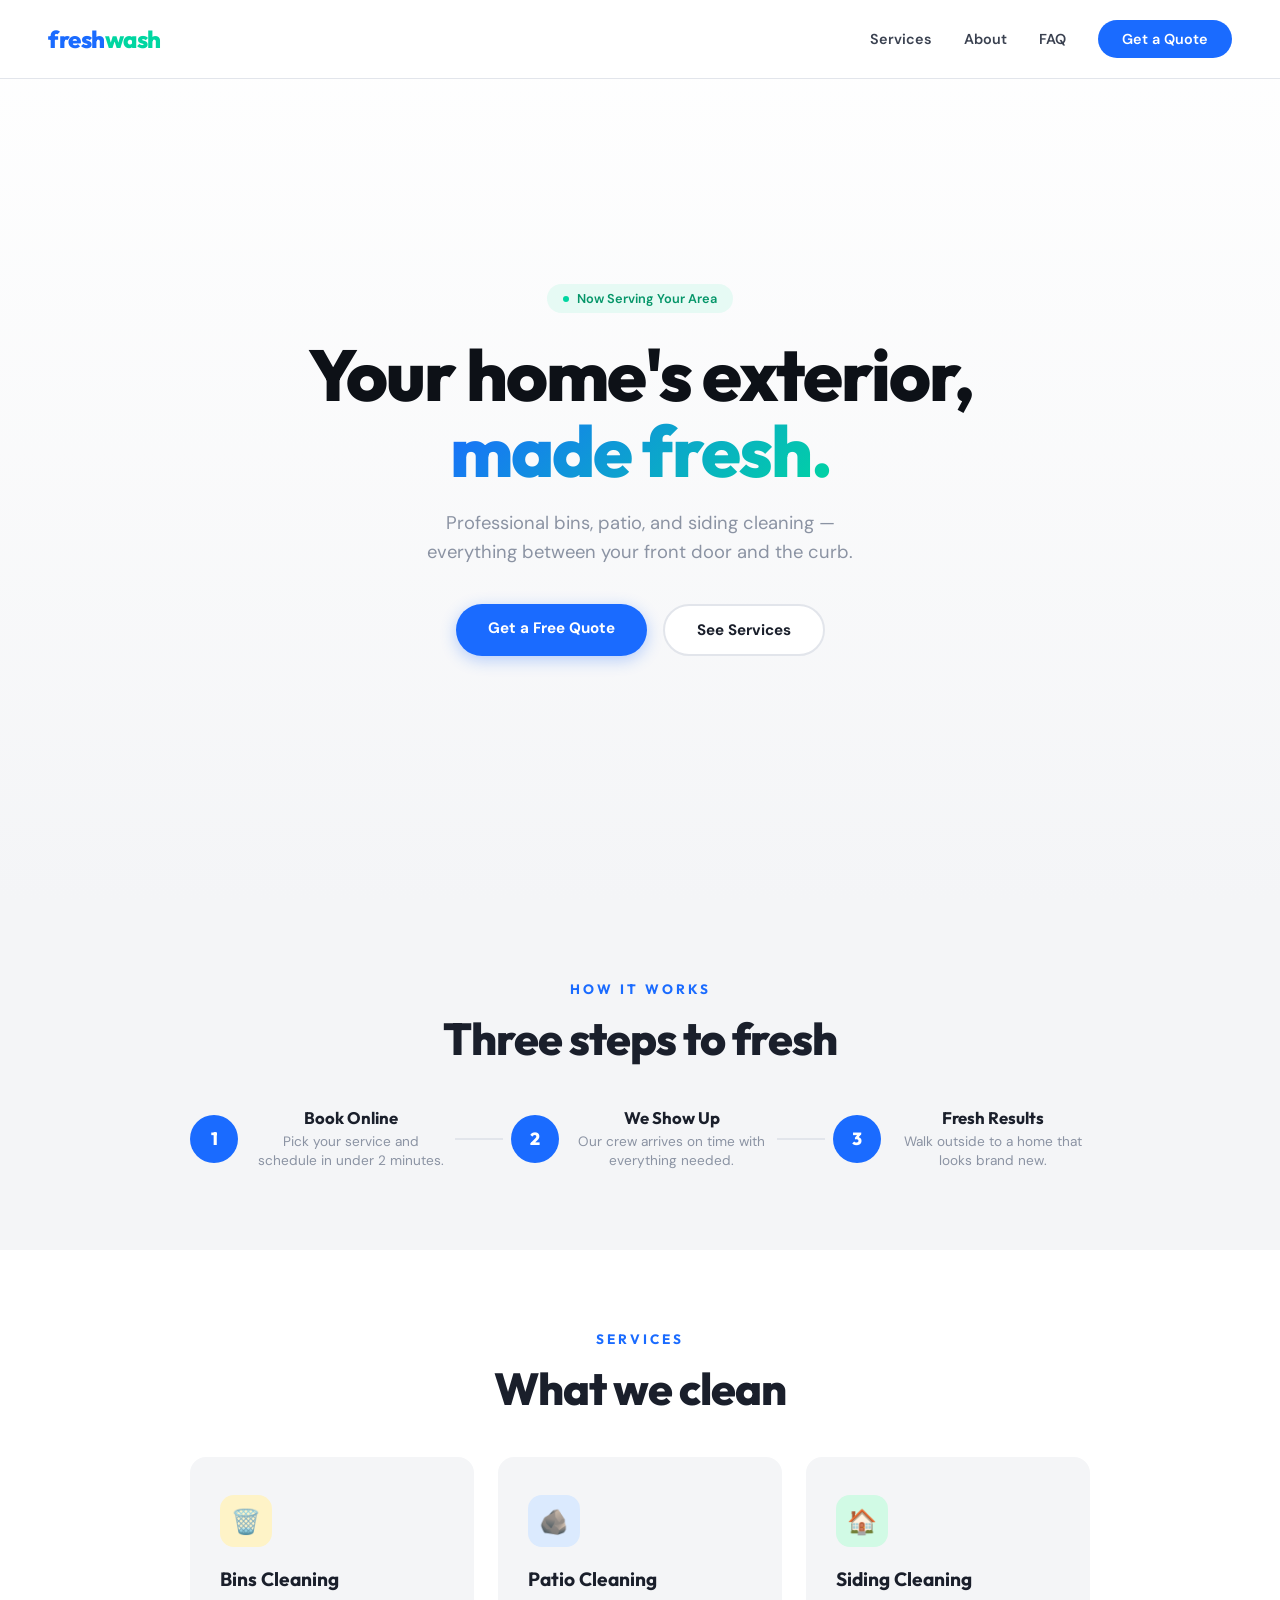
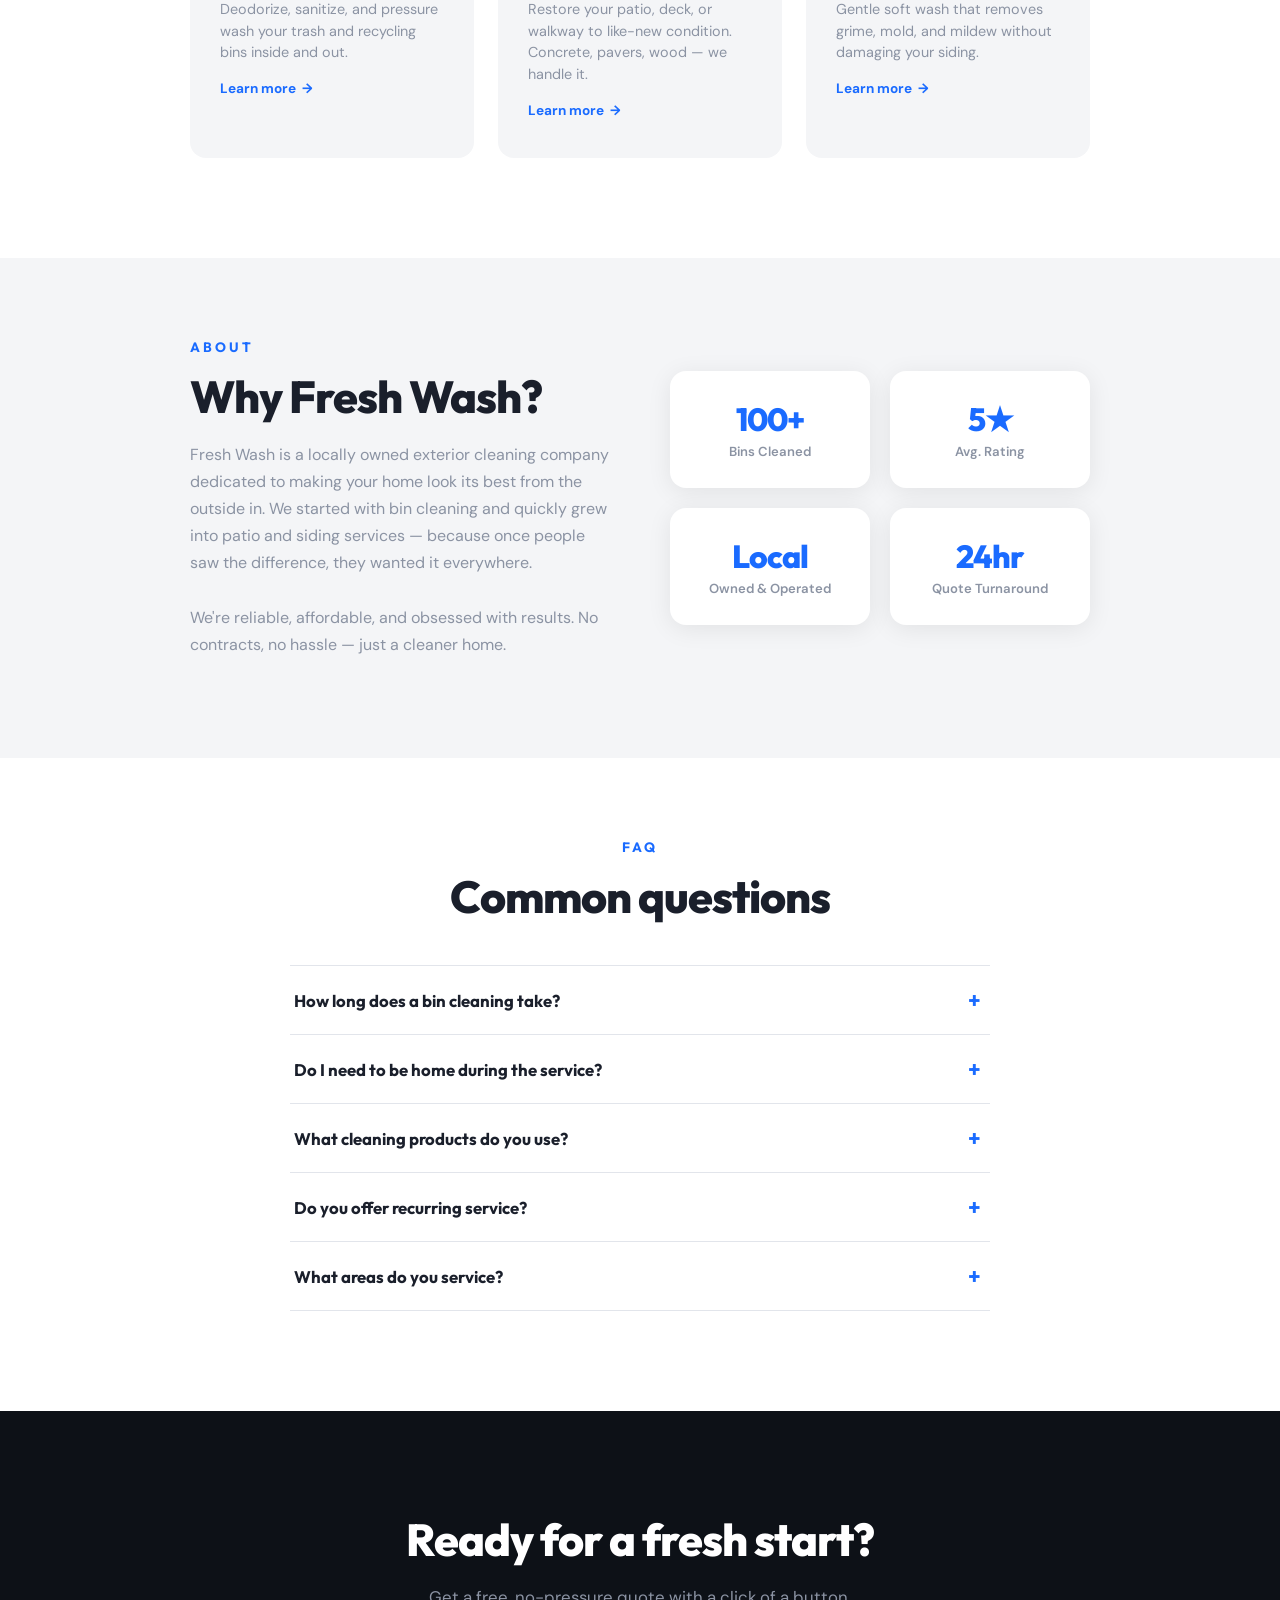
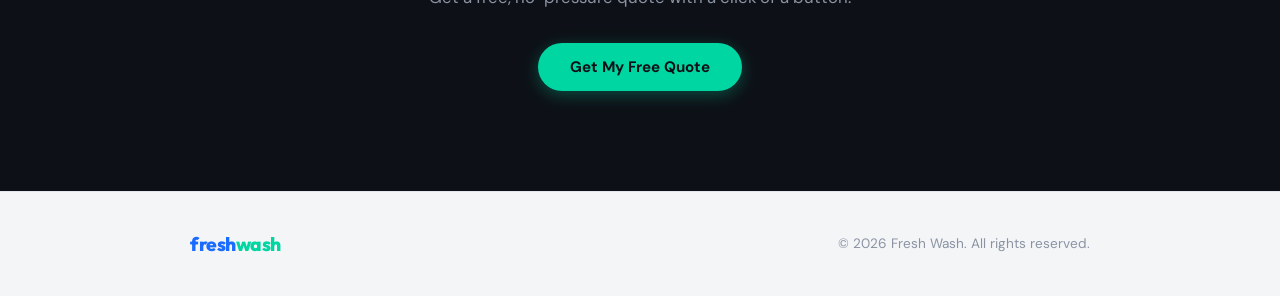
==== index.html @ db0f75a6 "Add files via upload" ====
<!DOCTYPE html>
<html lang="en">
<head>
<meta charset="UTF-8">
<meta name="viewport" content="width=device-width, initial-scale=1.0">
<title>Fresh Wash — Exterior Cleaning</title>
<link href="https://fonts.googleapis.com/css2?family=DM+Sans:ital,opsz,wght@0,9..40,400;0,9..40,600;0,9..40,700;1,9..40,400&family=Outfit:wght@300;500;700;800&display=swap" rel="stylesheet">
<link rel="stylesheet" href="style.css">
</head>
<body>

<nav>
  <div class="logo">fresh<span>wash</span></div>
  <div class="nav-links">
    <a href="#services">Services</a>
    <a href="#about">About</a>
    <a href="#faq">FAQ</a>
    <a href="quote.html" class="nav-cta">Get a Quote</a>
  </div>
</nav>

<section class="hero">
  <div class="hero-badge">Now Serving Your Area</div>
  <h1>Your home's exterior, <em>made fresh.</em></h1>
  <p>Professional bins, patio, and siding cleaning — everything between your front door and the curb.</p>
  <div class="hero-ctas">
    <a href="quote.html" class="btn-primary">Get a Free Quote</a>
    <a href="#services" class="btn-secondary">See Services</a>
  </div>
</section>

<section class="how-section">
  <div class="section-label">How It Works</div>
  <h2 class="section-title">Three steps to fresh</h2>
  <div class="how-it-works">
    <div class="step">
      <div class="step-num">1</div>
      <div class="step-text">
        <h4>Book Online</h4>
        <p>Pick your service and schedule in under 2 minutes.</p>
      </div>
    </div>
    <div class="step-line"></div>
    <div class="step">
      <div class="step-num">2</div>
      <div class="step-text">
        <h4>We Show Up</h4>
        <p>Our crew arrives on time with everything needed.</p>
      </div>
    </div>
    <div class="step-line"></div>
    <div class="step">
      <div class="step-num">3</div>
      <div class="step-text">
        <h4>Fresh Results</h4>
        <p>Walk outside to a home that looks brand new.</p>
      </div>
    </div>
  </div>
</section>

<section class="services-section" id="services">
  <div class="section-label">Services</div>
  <h2 class="section-title">What we clean</h2>
  <div class="service-cards">
    <div class="service-card" onclick="openModal('bins')">
      <div class="service-icon">🗑️</div>
      <h3>Bins Cleaning</h3>
      <p>Deodorize, sanitize, and pressure wash your trash and recycling bins inside and out.</p>
      <div class="card-cta">Learn more</div>
    </div>
    <div class="service-card" onclick="openModal('patio')">
      <div class="service-icon">🪨</div>
      <h3>Patio Cleaning</h3>
      <p>Restore your patio, deck, or walkway to like-new condition. Concrete, pavers, wood — we handle it.</p>
      <div class="card-cta">Learn more</div>
    </div>
    <div class="service-card" onclick="openModal('siding')">
      <div class="service-icon">🏠</div>
      <h3>Siding Cleaning</h3>
      <p>Gentle soft wash that removes grime, mold, and mildew without damaging your siding.</p>
      <div class="card-cta">Learn more</div>
    </div>
  </div>
</section>

<section class="about-section" id="about">
  <div class="about-inner">
    <div class="about-content">
      <div class="section-label">About</div>
      <h2 class="section-title">Why Fresh Wash?</h2>
      <p class="about-text">
        Fresh Wash is a locally owned exterior cleaning company dedicated to making your home look its best from the outside in. We started with bin cleaning and quickly grew into patio and siding services — because once people saw the difference, they wanted it everywhere.
        <br><br>
        We're reliable, affordable, and obsessed with results. No contracts, no hassle — just a cleaner home.
      </p>
    </div>
    <div class="about-stats">
      <div class="stat-card">
        <div class="stat-num">100+</div>
        <div class="stat-label">Bins Cleaned</div>
      </div>
      <div class="stat-card">
        <div class="stat-num">5★</div>
        <div class="stat-label">Avg. Rating</div>
      </div>
      <div class="stat-card">
        <div class="stat-num">Local</div>
        <div class="stat-label">Owned & Operated</div>
      </div>
      <div class="stat-card">
        <div class="stat-num">24hr</div>
        <div class="stat-label">Quote Turnaround</div>
      </div>
    </div>
  </div>
</section>

<section class="faq-section" id="faq">
  <div class="section-label">FAQ</div>
  <h2 class="section-title">Common questions</h2>
  <div class="faq-list">
    <div class="faq-item" onclick="toggleFaq(this)">
      <div class="faq-question">
        <span>How long does a bin cleaning take?</span>
        <span class="faq-toggle">+</span>
      </div>
      <div class="faq-answer">Most bin cleanings take about 15 minutes per bin. We handle everything curbside — no need for you to be home.</div>
    </div>
    <div class="faq-item" onclick="toggleFaq(this)">
      <div class="faq-question">
        <span>Do I need to be home during the service?</span>
        <span class="faq-toggle">+</span>
      </div>
      <div class="faq-answer">Nope. Just leave your bins out (or let us know where to access your patio/siding) and we'll take care of the rest. We'll send you before and after photos when we're done.</div>
    </div>
    <div class="faq-item" onclick="toggleFaq(this)">
      <div class="faq-question">
        <span>What cleaning products do you use?</span>
        <span class="faq-toggle">+</span>
      </div>
      <div class="faq-answer">We use eco-friendly, biodegradable cleaning agents that are safe for your family, pets, plants, and the environment. No harsh chemicals. Have a preference? Let us know!</div>
    </div>
    <div class="faq-item" onclick="toggleFaq(this)">
      <div class="faq-question">
        <span>Do you offer recurring service?</span>
        <span class="faq-toggle">+</span>
      </div>
      <div class="faq-answer">Yes! We offer weekly, bi-weekly, and monthly plans for bin cleaning. Patio and siding are typically seasonal or one-time, but we can set up a schedule that works for you.</div>
    </div>
    <div class="faq-item" onclick="toggleFaq(this)">
      <div class="faq-question">
        <span>What areas do you service?</span>
        <span class="faq-toggle">+</span>
      </div>
      <div class="faq-answer">We currently service Oakland County. Reach out for a quote and we'll let you know if we cover your neighborhood.</div>
    </div>
  </div>
</section>

<section class="cta-section" id="contact">
  <h2>Ready for a fresh start?</h2>
  <p>Get a free, no-pressure quote with a click of a button.</p>
  <a href="quote.html" class="btn-primary">Get My Free Quote</a>
</section>

<footer>
  <div class="footer-top">
    <div class="logo">fresh<span>wash</span></div>
    <div>© 2026 Fresh Wash. All rights reserved.</div>
  </div>
</footer>

<!-- modules -->
<div class="modal-overlay" id="modalOverlay" onclick="closeModal(event)">
  <div class="modal" onclick="event.stopPropagation()">
    <button class="modal-close" onclick="closeModal()">&times;</button>
    <div class="modal-icon" id="modalIcon"></div>
    <h3 id="modalTitle"></h3>
    <p class="modal-desc" id="modalDesc"></p>
    <div class="modal-review">
      <div class="stars" id="modalStars"></div>
      <div class="review-text" id="modalReview"></div>
      <div class="review-author" id="modalAuthor"></div>
    </div>
  </div>
</div>

<script src="script.js"></script>
</body>
</html>
---- style.css ----
:root {
  --blue: #1a6bff;
  --blue-light: #e8f0ff;
  --blue-dark: #0f4bbf;
  --mint: #00d6a1;
  --mint-light: #e6faf4;
  --dark: #0d1117;
  --gray-900: #1a1f2b;
  --gray-700: #3a4150;
  --gray-400: #8b93a3;
  --gray-200: #e2e5eb;
  --gray-100: #f4f5f7;
  --white: #ffffff;
  --radius: 16px;
  --shadow: 0 4px 24px rgba(0,0,0,0.08);
  --shadow-lg: 0 12px 48px rgba(0,0,0,0.12);
}

* { margin: 0; padding: 0; box-sizing: border-box; }
html { scroll-behavior: smooth; scroll-padding-top: 80px; }

body {
  font-family: 'DM Sans', sans-serif;
  background: var(--gray-100);
  color: var(--gray-900);
  overflow-x: hidden;
  -webkit-font-smoothing: antialiased;
}

/* navigation */
nav {
  position: fixed; top: 0; left: 0; right: 0; z-index: 100;
  display: flex; justify-content: space-between; align-items: center;
  padding: 20px 48px;
  background: rgba(255,255,255,0.85);
  backdrop-filter: blur(20px);
  border-bottom: 1px solid var(--gray-200);
}
.logo {
  font-family: 'Outfit', sans-serif;
  font-weight: 800; font-size: 1.5rem;
  color: var(--blue); letter-spacing: -0.5px;
}
.logo span { color: var(--mint); }
.nav-links { display: flex; gap: 32px; align-items: center; }
.nav-links a {
  text-decoration: none; color: var(--gray-700);
  font-size: 0.9rem; font-weight: 600; transition: color 0.2s;
}
.nav-links a:hover { color: var(--blue); }
.nav-cta {
  background: var(--blue) !important; color: var(--white) !important;
  padding: 10px 24px !important; border-radius: 100px;
  transition: background 0.2s !important;
}
.nav-cta:hover { background: var(--blue-dark) !important; }

/* main */
.hero {
  min-height: 100vh;
  display: flex; flex-direction: column;
  align-items: center; justify-content: center;
  padding: 120px 48px 80px;
  text-align: center;
  background: linear-gradient(180deg, var(--white) 0%, var(--gray-100) 100%);
}
.hero-badge {
  display: inline-flex; align-items: center; gap: 8px;
  background: var(--mint-light); color: #059669;
  padding: 6px 16px; border-radius: 100px;
  font-size: 0.8rem; font-weight: 600;
  margin-bottom: 24px; animation: fadeDown 0.6s ease;
}
.hero-badge::before {
  content: ''; width: 6px; height: 6px;
  background: var(--mint); border-radius: 50%;
}
.hero h1 {
  font-family: 'Outfit', sans-serif;
  font-size: clamp(2.5rem, 6vw, 4.5rem);
  font-weight: 800; line-height: 1.05;
  letter-spacing: -2px; color: var(--dark);
  max-width: 700px; animation: fadeDown 0.6s ease 0.1s both;
}
.hero h1 em {
  font-style: normal;
  background: linear-gradient(135deg, var(--blue), var(--mint));
  -webkit-background-clip: text; -webkit-text-fill-color: transparent;
}
.hero p {
  margin-top: 20px; font-size: 1.15rem;
  color: var(--gray-400); max-width: 480px; line-height: 1.6;
  animation: fadeDown 0.6s ease 0.2s both;
}
.hero-ctas {
  margin-top: 36px; display: flex; gap: 16px;
  animation: fadeDown 0.6s ease 0.3s both;
}

/* buttons */
.btn-primary {
  background: var(--blue); color: var(--white);
  padding: 14px 32px; border-radius: 100px;
  text-decoration: none; font-weight: 700; font-size: 0.95rem;
  border: none; cursor: pointer; transition: all 0.2s;
  box-shadow: 0 4px 16px rgba(26,107,255,0.3);
}
.btn-primary:hover { background: var(--blue-dark); transform: translateY(-1px); }
.btn-secondary {
  background: var(--white); color: var(--gray-900);
  padding: 14px 32px; border-radius: 100px;
  text-decoration: none; font-weight: 700; font-size: 0.95rem;
  border: 2px solid var(--gray-200); cursor: pointer; transition: all 0.2s;
}
.btn-secondary:hover { border-color: var(--blue); color: var(--blue); }

/* section shared */
.section-label {
  font-family: 'Outfit', sans-serif;
  font-weight: 700; font-size: 0.85rem;
  color: var(--blue); text-transform: uppercase;
  letter-spacing: 3px; margin-bottom: 12px;
}
.section-title {
  font-family: 'Outfit', sans-serif;
  font-size: clamp(1.8rem, 4vw, 2.8rem);
  font-weight: 800; letter-spacing: -1px;
}

/* how it works */
.how-section {
  padding: 80px 48px;
  display: flex; flex-direction: column; align-items: center;
  text-align: center;
}
.how-it-works {
  display: flex; align-items: center; justify-content: center;
  max-width: 900px; width: 100%; margin-top: 40px;
}
.step { display: flex; align-items: center; gap: 16px; flex: 1; }
.step-num {
  width: 48px; height: 48px; min-width: 48px;
  border-radius: 50%; background: var(--blue); color: var(--white);
  font-family: 'Outfit', sans-serif;
  font-weight: 800; font-size: 1.1rem;
  display: flex; align-items: center; justify-content: center;
}
.step-text h4 {
  font-family: 'Outfit', sans-serif;
  font-weight: 700; font-size: 1.05rem; margin-bottom: 4px;
}
.step-text p { color: var(--gray-400); font-size: 0.85rem; line-height: 1.4; }
.step-line {
  width: 48px; min-width: 48px; height: 2px;
  background: var(--gray-200); margin: 0 8px;
}

/* services */
.services-section {
  padding: 80px 48px 100px;
  display: flex; flex-direction: column; align-items: center;
  text-align: center; background: var(--white);
}
.service-cards {
  display: grid; grid-template-columns: repeat(3, 1fr);
  gap: 24px; width: 100%; max-width: 900px; margin-top: 40px;
}
.service-card {
  background: var(--gray-100); border-radius: var(--radius);
  padding: 36px 28px; border: 2px solid transparent;
  transition: all 0.3s ease; cursor: pointer; text-align: left;
}
.service-card:hover {
  border-color: var(--blue); transform: translateY(-4px);
  box-shadow: var(--shadow-lg); background: var(--white);
}
.service-icon {
  width: 52px; height: 52px; border-radius: 14px;
  display: flex; align-items: center; justify-content: center;
  font-size: 1.5rem; margin-bottom: 20px;
}
.service-card:nth-child(1) .service-icon { background: #fef3c7; }
.service-card:nth-child(2) .service-icon { background: #dbeafe; }
.service-card:nth-child(3) .service-icon { background: #d1fae5; }
.service-card h3 {
  font-family: 'Outfit', sans-serif;
  font-weight: 700; font-size: 1.2rem; margin-bottom: 8px;
}
.service-card p { color: var(--gray-400); font-size: 0.9rem; line-height: 1.5; }
.service-card .card-cta {
  display: inline-flex; align-items: center; gap: 6px;
  margin-top: 16px; font-size: 0.85rem; font-weight: 700; color: var(--blue);
}
.service-card .card-cta::after { content: '→'; transition: transform 0.2s; }
.service-card:hover .card-cta::after { transform: translateX(4px); }

/* about */
.about-section {
  padding: 80px 48px 100px;
  display: flex; justify-content: center;
}
.about-inner {
  max-width: 900px; width: 100%;
  display: grid; grid-template-columns: 1fr 1fr;
  gap: 60px; align-items: center;
}
.about-content .section-title { margin-bottom: 16px; }
.about-content .about-text {
  color: var(--gray-400); font-size: 1rem; line-height: 1.7;
}
.about-stats { display: grid; grid-template-columns: 1fr 1fr; gap: 20px; }
.stat-card {
  background: var(--white); border-radius: var(--radius);
  padding: 28px 24px; box-shadow: var(--shadow); text-align: center;
}
.stat-card .stat-num {
  font-family: 'Outfit', sans-serif;
  font-weight: 800; font-size: 2rem;
  color: var(--blue); letter-spacing: -1px;
}
.stat-card .stat-label {
  color: var(--gray-400); font-size: 0.82rem;
  margin-top: 4px; font-weight: 600;
}

/* modules */
.modal-overlay {
  display: none; position: fixed; inset: 0; z-index: 200;
  background: rgba(13,17,23,0.6); backdrop-filter: blur(8px);
  align-items: center; justify-content: center; padding: 24px;
}
.modal-overlay.open { display: flex; }
.modal {
  background: var(--white); border-radius: 20px;
  max-width: 540px; width: 100%; padding: 40px;
  position: relative; box-shadow: 0 24px 80px rgba(0,0,0,0.2);
  animation: modalIn 0.25s ease;
}
@keyframes modalIn {
  from { opacity: 0; transform: translateY(16px) scale(0.97); }
  to { opacity: 1; transform: translateY(0) scale(1); }
}
.modal-close {
  position: absolute; top: 16px; right: 16px;
  width: 36px; height: 36px; border-radius: 50%;
  border: none; background: var(--gray-100);
  font-size: 1.1rem; cursor: pointer;
  display: flex; align-items: center; justify-content: center;
  transition: background 0.2s; color: var(--gray-700);
}
.modal-close:hover { background: var(--gray-200); }
.modal-icon {
  width: 56px; height: 56px; border-radius: 14px;
  display: flex; align-items: center; justify-content: center;
  font-size: 1.6rem; margin-bottom: 20px;
}
.modal h3 {
  font-family: 'Outfit', sans-serif;
  font-weight: 800; font-size: 1.5rem; margin-bottom: 12px;
}
.modal .modal-desc {
  color: var(--gray-400); font-size: 0.95rem; line-height: 1.7;
  margin-bottom: 28px;
}
.modal-review {
  background: var(--gray-100); border-radius: 12px;
  padding: 20px 24px; border-left: 3px solid var(--mint);
}
.modal-review .stars { color: #fbbf24; font-size: 0.9rem; margin-bottom: 8px; }
.modal-review .review-text {
  font-size: 0.9rem; line-height: 1.6;
  color: var(--gray-700); font-style: italic;
}
.modal-review .review-author {
  margin-top: 10px; font-size: 0.8rem;
  font-weight: 700; color: var(--gray-400);
}

/* faq */
.faq-section {
  padding: 80px 48px 100px;
  display: flex; flex-direction: column; align-items: center;
  text-align: center; background: var(--white);
}
.faq-list {
  max-width: 700px; width: 100%; margin-top: 40px; text-align: left;
}
.faq-item {
  border-bottom: 1px solid var(--gray-200);
  cursor: pointer; transition: background 0.2s;
}
.faq-item:first-child { border-top: 1px solid var(--gray-200); }
.faq-question {
  display: flex; justify-content: space-between; align-items: center;
  padding: 20px 4px;
  font-family: 'Outfit', sans-serif;
  font-weight: 700; font-size: 1.05rem;
  color: var(--gray-900);
}
.faq-toggle {
  font-size: 1.4rem; color: var(--blue);
  transition: transform 0.3s ease;
  min-width: 24px; text-align: center;
}
.faq-item.open .faq-toggle { transform: rotate(45deg); }
.faq-answer {
  max-height: 0; overflow: hidden;
  transition: max-height 0.35s ease, padding 0.35s ease;
  color: var(--gray-400); font-size: 0.95rem; line-height: 1.7;
  padding: 0 4px;
}
.faq-item.open .faq-answer {
  max-height: 200px;
  padding: 0 4px 20px;
}

/* booking */
.cta-section {
  background: var(--dark); padding: 100px 48px;
  text-align: center; color: var(--white);
}
.cta-section h2 {
  font-family: 'Outfit', sans-serif;
  font-size: clamp(1.8rem, 4vw, 2.8rem);
  font-weight: 800; letter-spacing: -1px; margin-bottom: 16px;
}
.cta-section p {
  color: var(--gray-400); font-size: 1.05rem;
  margin-bottom: 32px; max-width: 460px;
  margin-left: auto; margin-right: auto; line-height: 1.6;
}
.cta-section .btn-primary {
  display: inline-block; background: var(--mint); color: var(--dark);
  box-shadow: 0 4px 16px rgba(0,214,161,0.3);
}
.cta-section .btn-primary:hover { background: #00c492; }

/* footer */
footer {
  padding: 40px 48px;
  display: flex; flex-direction: column; gap: 16px; align-items: center;
  color: var(--gray-400); font-size: 0.85rem;
  border-top: 1px solid var(--gray-200);
}
.footer-top {
  display: flex; justify-content: space-between;
  align-items: center; width: 100%; max-width: 900px;
}
footer .logo { font-size: 1.2rem; }
.footer-disclaimer {
  font-size: 0.75rem; color: var(--gray-400);
  text-align: center; font-style: italic;
}

/* scroll animation */
@keyframes fadeDown {
  from { opacity: 0; transform: translateY(-16px); }
  to { opacity: 1; transform: translateY(0); }
}

/* responsive */
@media (max-width: 768px) {
  nav { padding: 16px 24px; }
  .nav-links { display: none; }
  .hero { padding: 100px 24px 60px; }
  .how-section { padding: 60px 24px; }
  .how-it-works { flex-direction: column; gap: 16px; }
  .step-line { width: 2px; height: 24px; min-width: 2px; margin: 0; }
  .services-section { padding: 60px 24px 80px; }
  .service-cards { grid-template-columns: 1fr; }
  .about-section { padding: 60px 24px 80px; }
  .about-inner { grid-template-columns: 1fr; gap: 40px; }
  .cta-section { padding: 60px 24px; }
  .faq-section { padding: 60px 24px 80px; }
  footer { padding: 24px; }
  .footer-top { flex-direction: column; gap: 8px; }
  .modal { padding: 28px; }
}

/* quote */
  .quote-page {
    min-height: 100vh;
    display: flex; flex-direction: column;
    align-items: center; justify-content: center;
    padding: 120px 24px 80px;
    text-align: center;
  }
  .quote-page h1 {
    font-family: 'Outfit', sans-serif;
    font-size: clamp(2rem, 5vw, 3rem);
    font-weight: 800; letter-spacing: -1.5px;
    color: var(--dark); margin-bottom: 8px;
  }
  .quote-page .subtitle {
    color: var(--gray-400); font-size: 1.05rem;
    margin-bottom: 48px; max-width: 420px; line-height: 1.6;
  }
  .quote-options {
    display: grid; grid-template-columns: 1fr 1fr;
    gap: 24px; max-width: 680px; width: 100%;
  }
  .quote-card {
    background: var(--white); border-radius: var(--radius);
    padding: 40px 32px; text-align: left;
    border: 2px solid var(--gray-200);
    transition: all 0.3s ease;
  }
  .quote-card:hover {
    border-color: var(--blue);
    box-shadow: var(--shadow-lg);
    transform: translateY(-4px);
  }
  .quote-card-icon {
    width: 56px; height: 56px; border-radius: 14px;
    display: flex; align-items: center; justify-content: center;
    font-size: 1.6rem; margin-bottom: 24px;
  }
  .quote-card:nth-child(1) .quote-card-icon { background: #dbeafe; }
  .quote-card:nth-child(2) .quote-card-icon { background: var(--mint-light); }
  .quote-card h2 {
    font-family: 'Outfit', sans-serif;
    font-weight: 800; font-size: 1.35rem;
    margin-bottom: 8px;
  }
  .quote-card .quote-desc {
    color: var(--gray-400); font-size: 0.9rem; line-height: 1.6;
    margin-bottom: 24px;
  }
  .quote-card .quote-action {
    display: inline-flex; align-items: center; gap: 8px;
    background: var(--blue); color: var(--white);
    padding: 12px 24px; border-radius: 100px;
    text-decoration: none; font-weight: 700; font-size: 0.9rem;
    transition: all 0.2s; border: none; cursor: pointer;
    box-shadow: 0 4px 16px rgba(26,107,255,0.3);
  }
  .quote-card .quote-action:hover {
    background: var(--blue-dark); transform: translateY(-1px);
  }
  .quote-card:nth-child(2) .quote-action {
    background: var(--mint); color: var(--dark);
    box-shadow: 0 4px 16px rgba(0,214,161,0.3);
  }
  .quote-card:nth-child(2) .quote-action:hover { background: #00c492; }
 
  /* SCRIPT BOX */
  .script-box {
    max-height: 0; overflow: hidden;
    margin-top: 0;
    background: var(--gray-100); border-radius: 12px;
    padding: 0 20px; text-align: left;
    border: 1px solid var(--gray-200);
    transition: max-height 0.4s ease, padding 0.4s ease, margin-top 0.4s ease;
  }
  .script-box.open {
    max-height: 300px;
    margin-top: 20px;
    padding: 20px;
  }
  .script-box label {
    font-family: 'Outfit', sans-serif;
    font-weight: 700; font-size: 0.8rem;
    color: var(--gray-400); text-transform: uppercase;
    letter-spacing: 1px; margin-bottom: 8px; display: block;
  }
  .script-text {
    font-size: 0.9rem; line-height: 1.6;
    color: var(--gray-700); margin-bottom: 16px;
  }
  .script-actions {
    display: flex; gap: 10px; flex-wrap: wrap;
  }
  .script-btn {
    padding: 8px 18px; border-radius: 100px;
    font-size: 0.8rem; font-weight: 700;
    border: 1.5px solid var(--gray-200);
    background: var(--white); color: var(--gray-700);
    cursor: pointer; transition: all 0.2s;
    text-decoration: none; display: inline-flex; align-items: center; gap: 6px;
  }
  .script-btn:hover { border-color: var(--blue); color: var(--blue); }
  .script-btn.copied {
    border-color: var(--mint); color: #059669;
    background: var(--mint-light);
  }
 
  .back-link {
    margin-top: 48px;
    color: var(--gray-400); font-size: 0.9rem;
    text-decoration: none; font-weight: 600;
    transition: color 0.2s;
  }
  .back-link:hover { color: var(--blue); }
 
  @media (max-width: 768px) {
    .quote-options { grid-template-columns: 1fr; }
    .quote-page { padding: 100px 24px 60px; }
  }
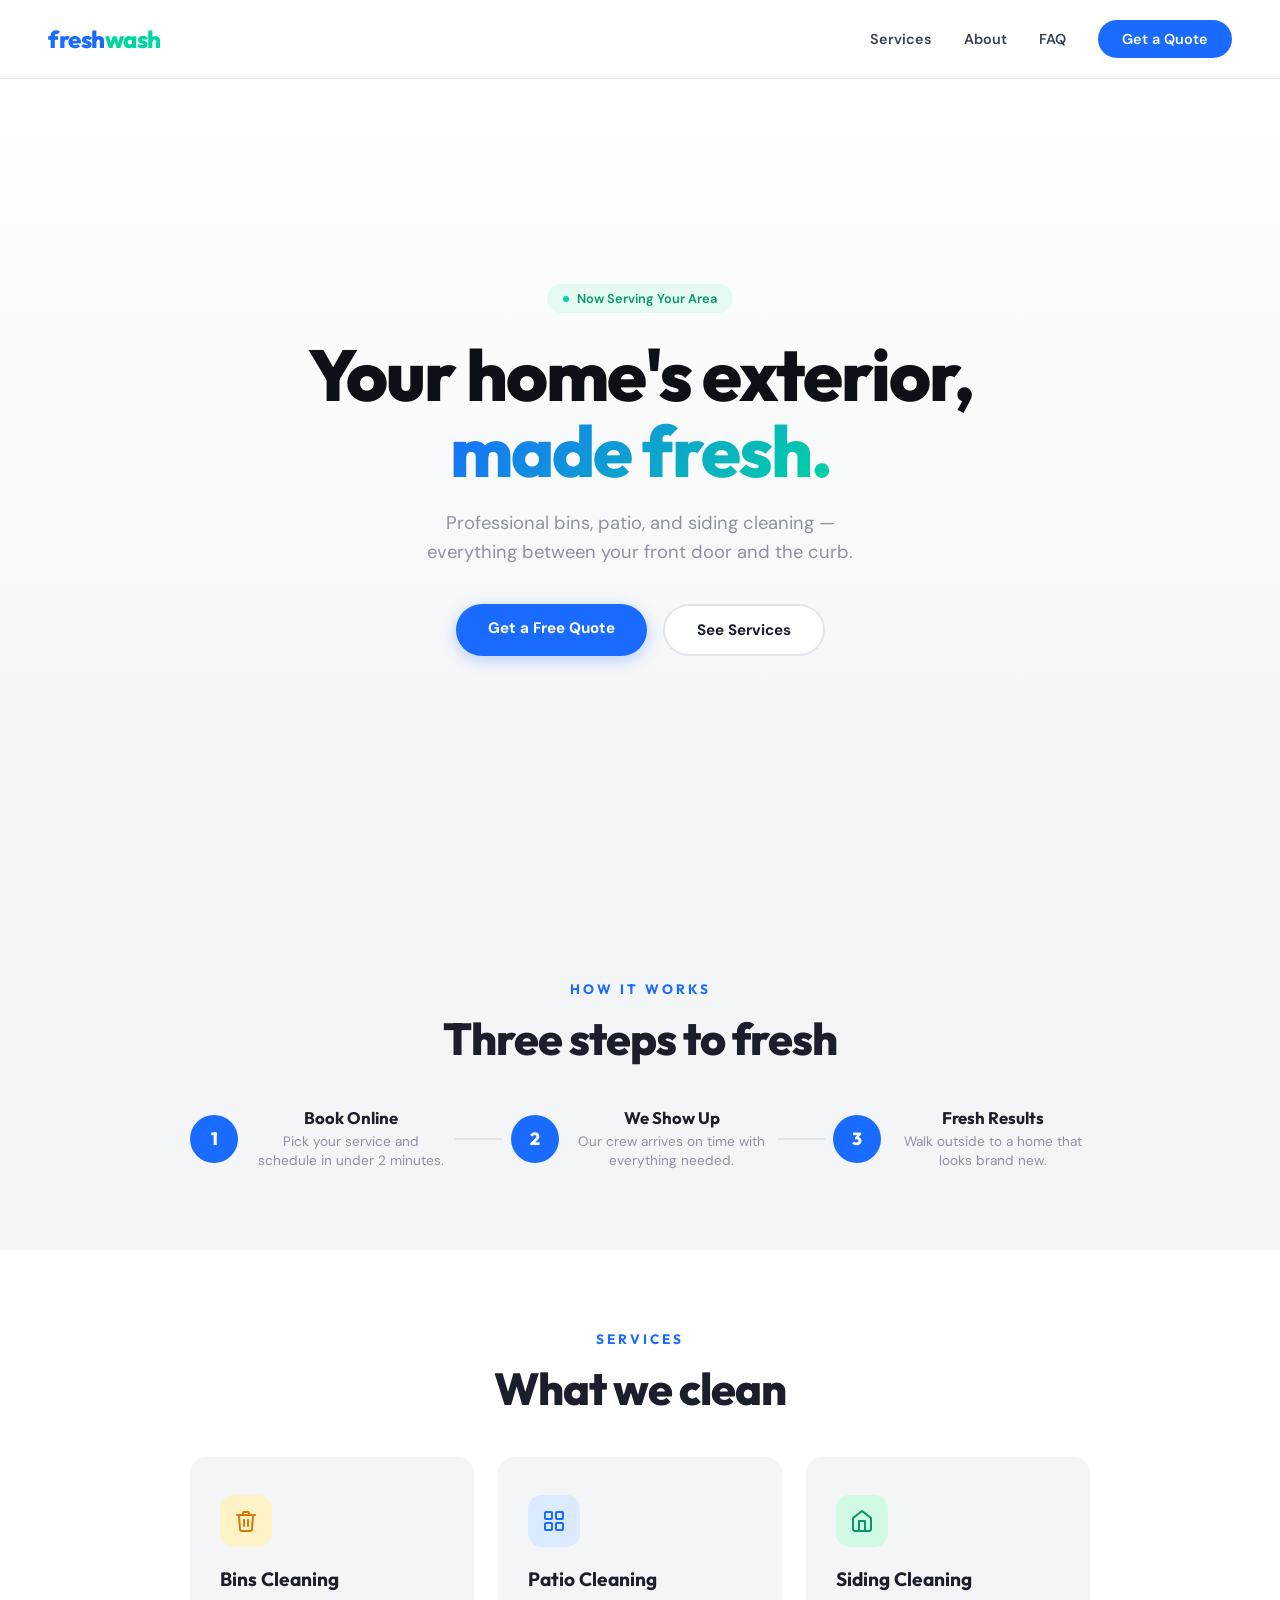
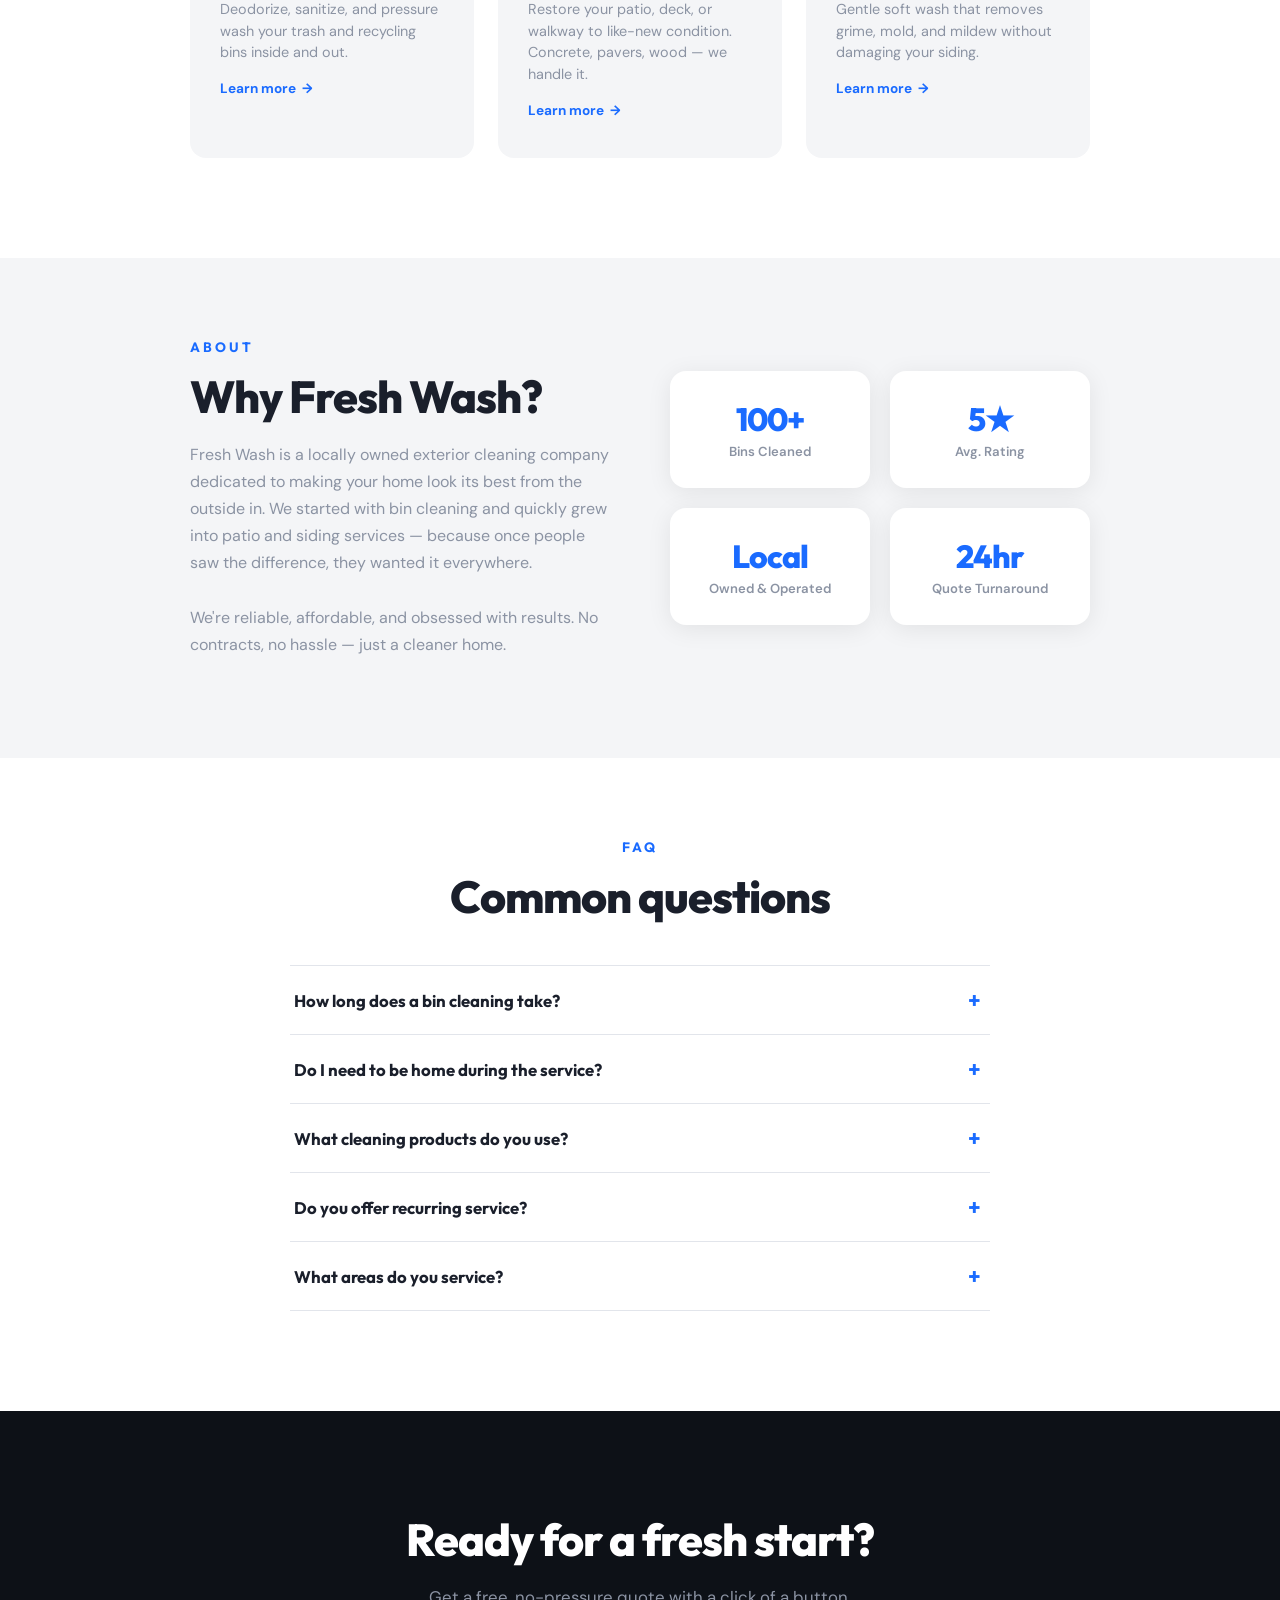
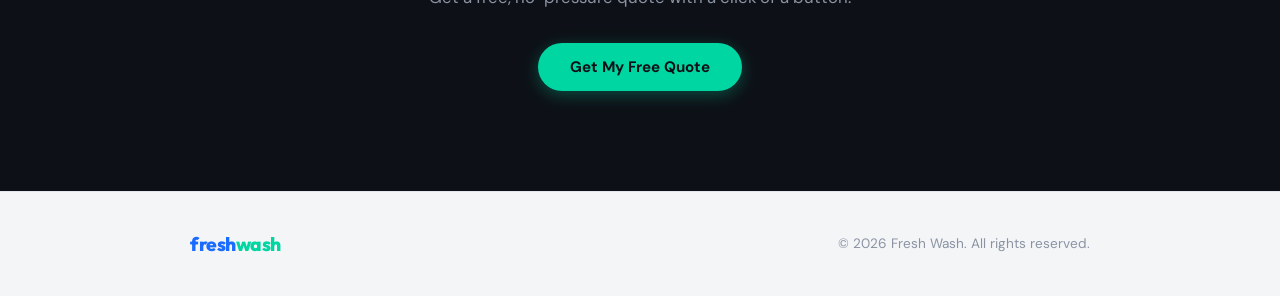
==== commit 6a5efe99: "rework" ====
--- a/index.html
+++ b/index.html
@@ -4,6 +4,22 @@
 <meta charset="UTF-8">
 <meta name="viewport" content="width=device-width, initial-scale=1.0">
 <title>Fresh Wash — Exterior Cleaning</title>
+<meta name="description" content="Fresh Wash is a locally owned exterior cleaning company in Oakland County. Professional bin, patio, and siding cleaning. Get a free quote today.">
+
+<!-- Open Graph (Facebook, LinkedIn, etc.) -->
+<meta property="og:type" content="website">
+<meta property="og:url" content="https://freshwashmi.com/">
+<meta property="og:site_name" content="Fresh Wash">
+<meta property="og:title" content="Fresh Wash — Exterior Cleaning in Oakland County">
+<meta property="og:description" content="Professional bins, patio, and siding cleaning. Locally owned and operated. Get a free quote today.">
+<meta property="og:image" content="https://freshwashmi.com/preview.jpg">
+
+<!-- Twitter Card -->
+<meta name="twitter:card" content="summary_large_image">
+<meta name="twitter:title" content="Fresh Wash — Exterior Cleaning in Oakland County">
+<meta name="twitter:description" content="Professional bins, patio, and siding cleaning. Locally owned and operated. Get a free quote today.">
+<meta name="twitter:image" content="https://freshwashmi.com/preview.jpg">
+
 <link href="https://fonts.googleapis.com/css2?family=DM+Sans:ital,opsz,wght@0,9..40,400;0,9..40,600;0,9..40,700;1,9..40,400&family=Outfit:wght@300;500;700;800&display=swap" rel="stylesheet">
 <link rel="stylesheet" href="style.css">
 </head>
@@ -64,19 +80,25 @@
   <h2 class="section-title">What we clean</h2>
   <div class="service-cards">
     <div class="service-card" onclick="openModal('bins')">
-      <div class="service-icon">🗑️</div>
+      <div class="service-icon">
+        <svg xmlns="http://www.w3.org/2000/svg" width="24" height="24" viewBox="0 0 24 24" fill="none" stroke="currentColor" stroke-width="2" stroke-linecap="round" stroke-linejoin="round"><polyline points="3 6 5 6 21 6"/><path d="M19 6l-1 14a2 2 0 0 1-2 2H8a2 2 0 0 1-2-2L5 6"/><path d="M10 11v6"/><path d="M14 11v6"/><path d="M9 6V4a1 1 0 0 1 1-1h4a1 1 0 0 1 1 1v2"/></svg>
+      </div>
       <h3>Bins Cleaning</h3>
       <p>Deodorize, sanitize, and pressure wash your trash and recycling bins inside and out.</p>
       <div class="card-cta">Learn more</div>
     </div>
     <div class="service-card" onclick="openModal('patio')">
-      <div class="service-icon">🪨</div>
+      <div class="service-icon">
+        <svg xmlns="http://www.w3.org/2000/svg" width="24" height="24" viewBox="0 0 24 24" fill="none" stroke="currentColor" stroke-width="2" stroke-linecap="round" stroke-linejoin="round"><rect x="3" y="3" width="7" height="7" rx="1"/><rect x="14" y="3" width="7" height="7" rx="1"/><rect x="14" y="14" width="7" height="7" rx="1"/><rect x="3" y="14" width="7" height="7" rx="1"/></svg>
+      </div>
       <h3>Patio Cleaning</h3>
       <p>Restore your patio, deck, or walkway to like-new condition. Concrete, pavers, wood — we handle it.</p>
       <div class="card-cta">Learn more</div>
     </div>
     <div class="service-card" onclick="openModal('siding')">
-      <div class="service-icon">🏠</div>
+      <div class="service-icon">
+        <svg xmlns="http://www.w3.org/2000/svg" width="24" height="24" viewBox="0 0 24 24" fill="none" stroke="currentColor" stroke-width="2" stroke-linecap="round" stroke-linejoin="round"><path d="M3 9l9-7 9 7v11a2 2 0 0 1-2 2H5a2 2 0 0 1-2-2z"/><polyline points="9 22 9 12 15 12 15 22"/></svg>
+      </div>
       <h3>Siding Cleaning</h3>
       <p>Gentle soft wash that removes grime, mold, and mildew without damaging your siding.</p>
       <div class="card-cta">Learn more</div>
--- a/style.css
+++ b/style.css
@@ -179,9 +179,10 @@
   display: flex; align-items: center; justify-content: center;
   font-size: 1.5rem; margin-bottom: 20px;
 }
-.service-card:nth-child(1) .service-icon { background: #fef3c7; }
-.service-card:nth-child(2) .service-icon { background: #dbeafe; }
-.service-card:nth-child(3) .service-icon { background: #d1fae5; }
+.service-card:nth-child(1) .service-icon { background: #fef3c7; color: #d97706; }
+.service-card:nth-child(2) .service-icon { background: #dbeafe; color: #1a6bff; }
+.service-card:nth-child(3) .service-icon { background: #d1fae5; color: #059669; }
+.service-icon svg, .modal-icon svg { width: 24px; height: 24px; display: block; }
 .service-card h3 {
   font-family: 'Outfit', sans-serif;
   font-weight: 700; font-size: 1.2rem; margin-bottom: 8px;
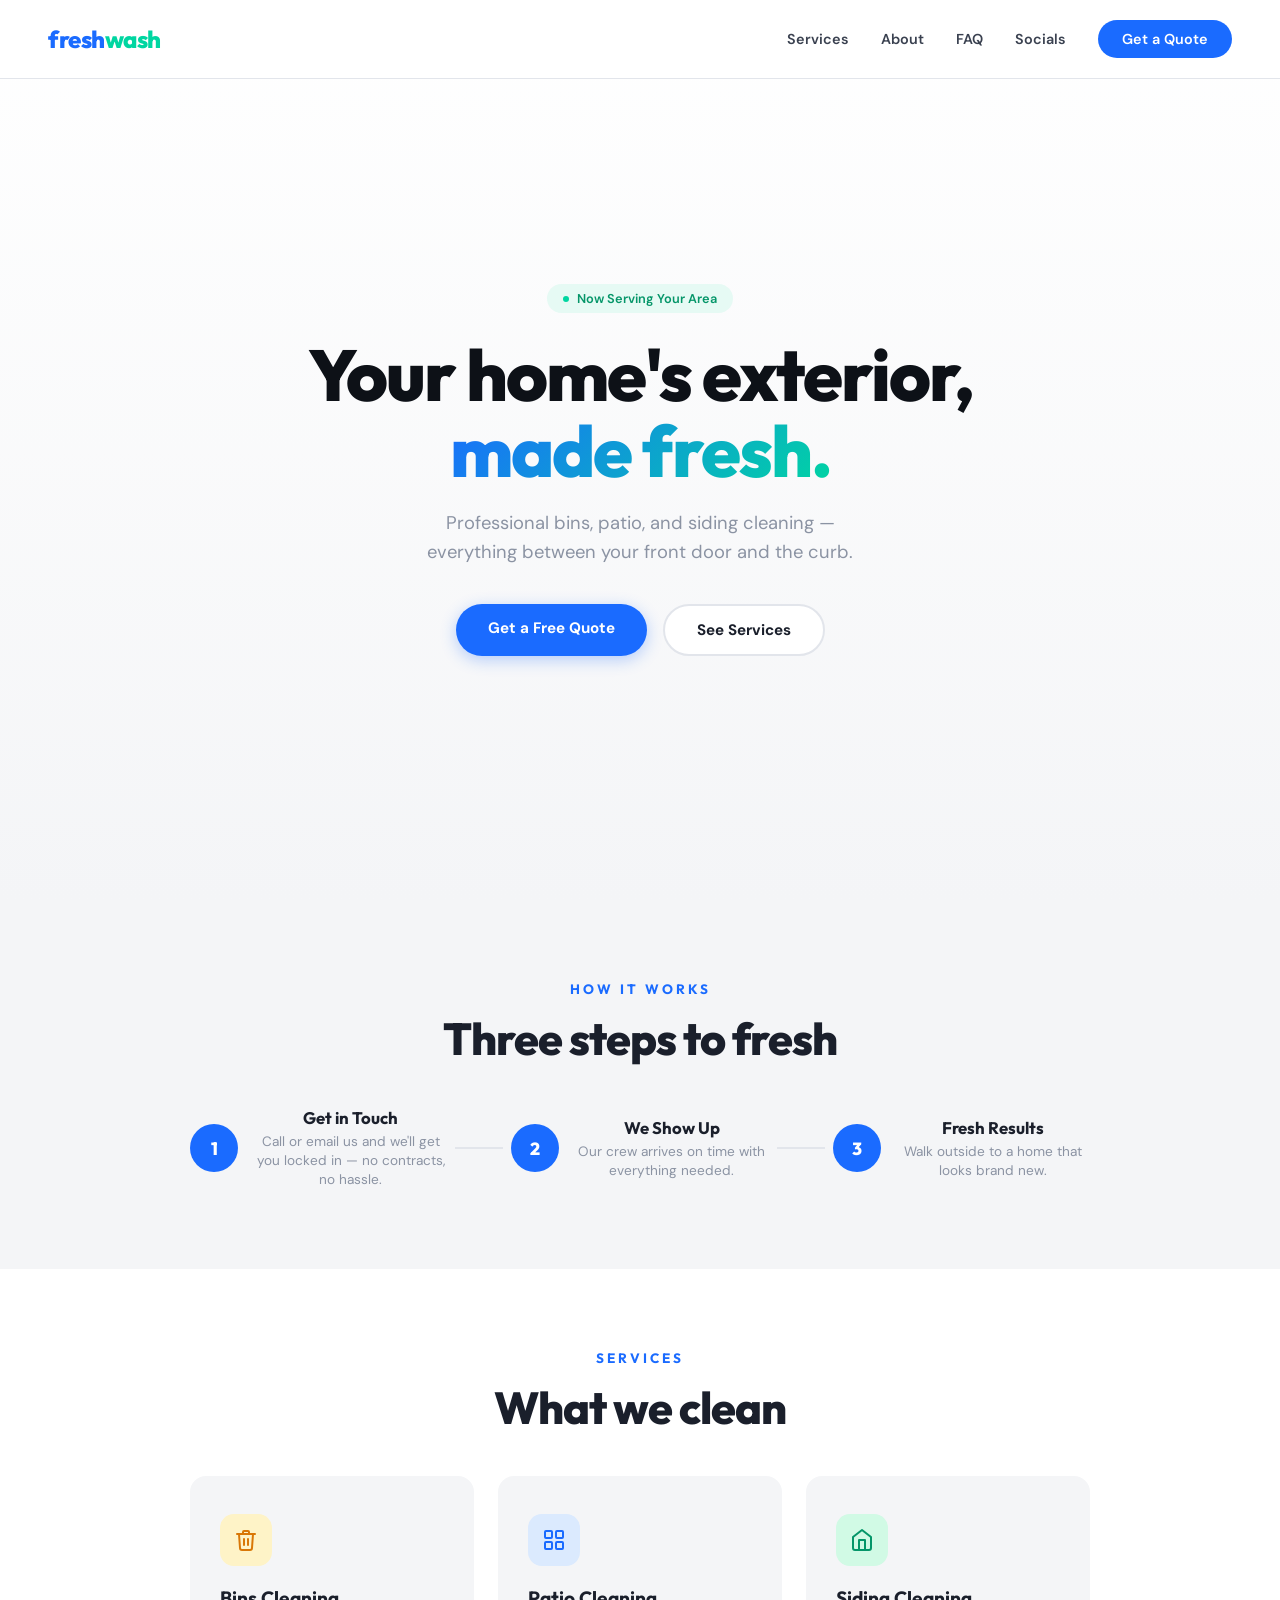
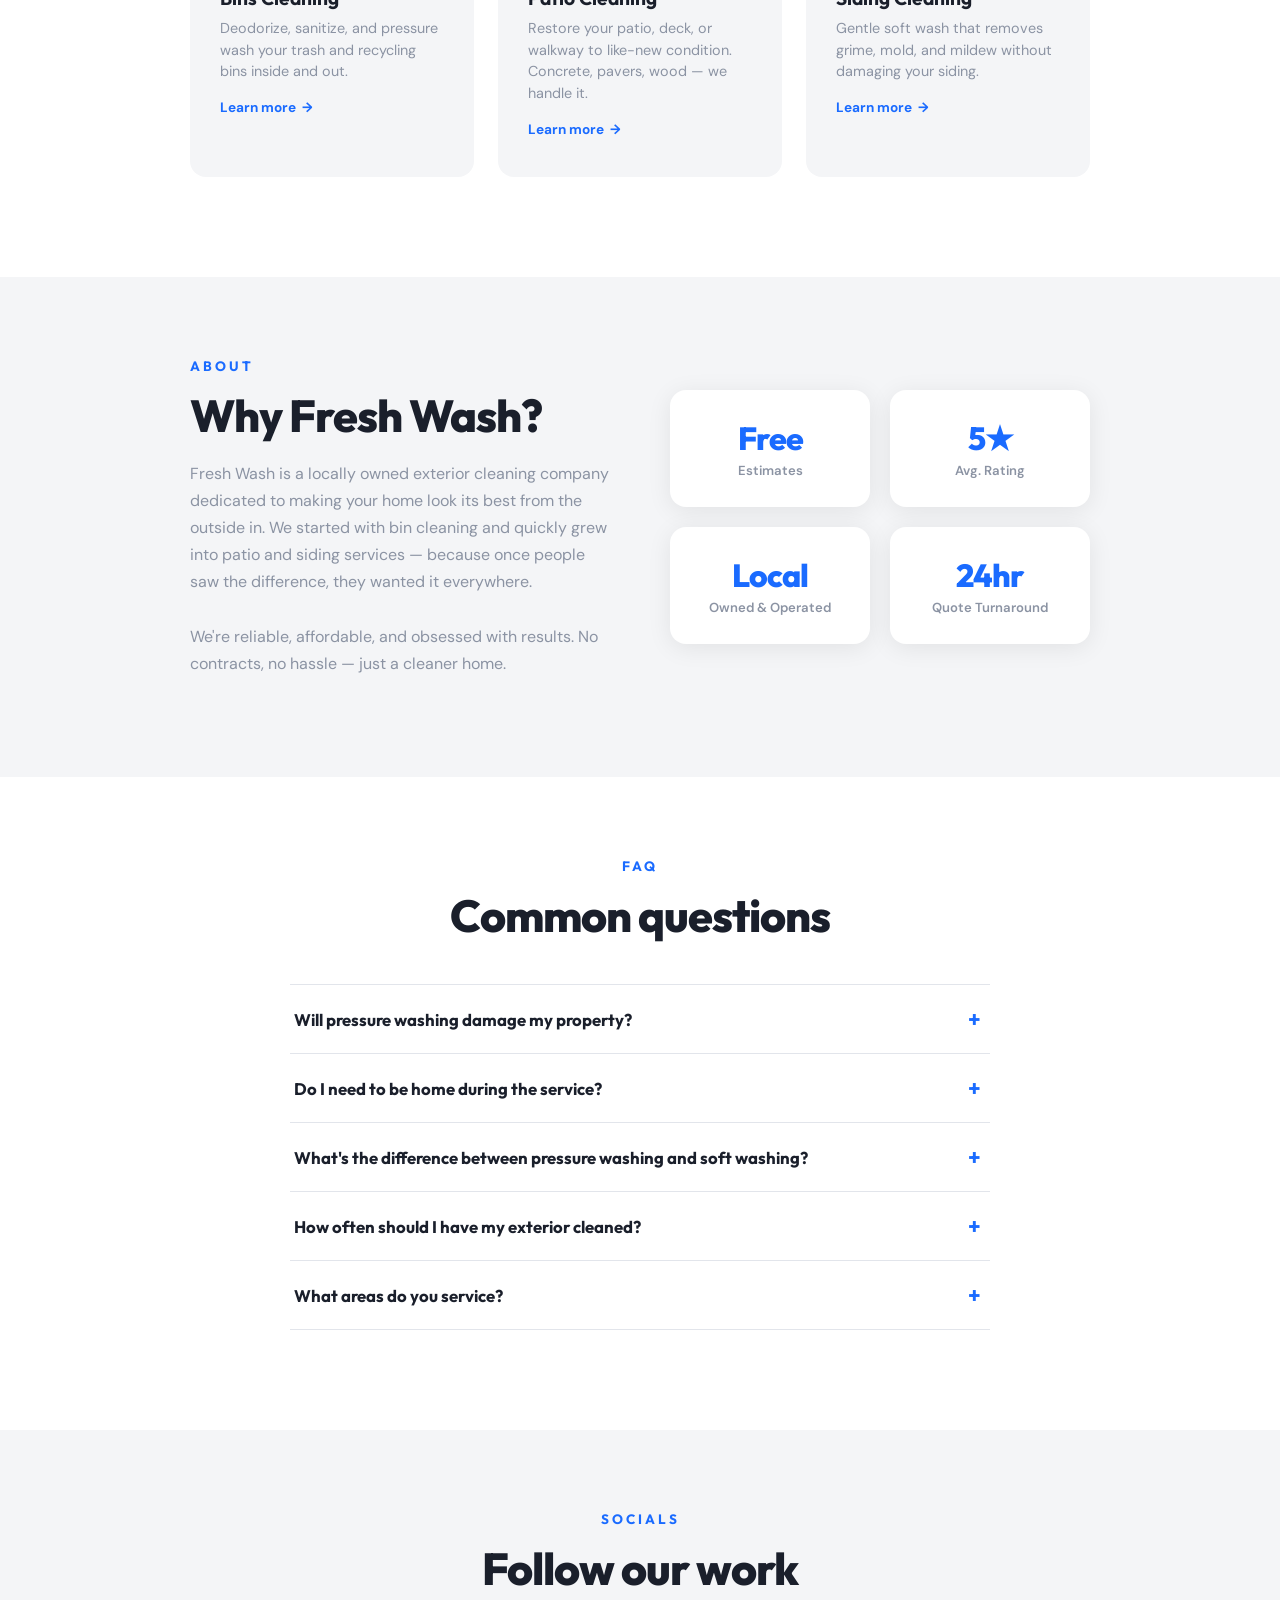
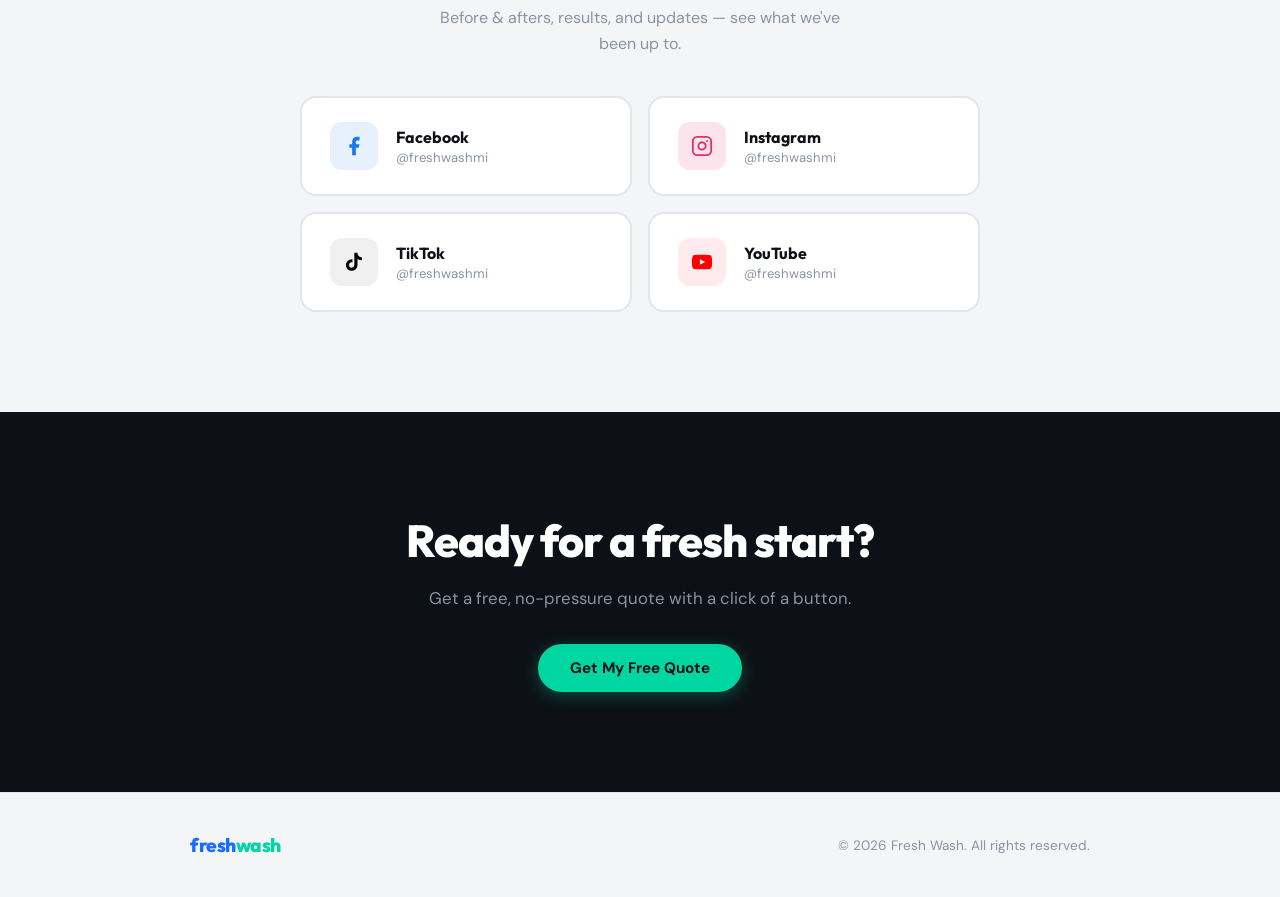
==== commit 2b63826b: "FreshWashMI done :)" ====
--- a/index.html
+++ b/index.html
@@ -31,6 +31,7 @@
     <a href="#services">Services</a>
     <a href="#about">About</a>
     <a href="#faq">FAQ</a>
+    <a href="#contact">Socials</a>
     <a href="quote.html" class="nav-cta">Get a Quote</a>
   </div>
 </nav>
@@ -52,8 +53,8 @@
     <div class="step">
       <div class="step-num">1</div>
       <div class="step-text">
-        <h4>Book Online</h4>
-        <p>Pick your service and schedule in under 2 minutes.</p>
+        <h4>Get in Touch</h4>
+        <p>Call or email us and we'll get you locked in — no contracts, no hassle.</p>
       </div>
     </div>
     <div class="step-line"></div>
@@ -119,8 +120,8 @@
     </div>
     <div class="about-stats">
       <div class="stat-card">
-        <div class="stat-num">100+</div>
-        <div class="stat-label">Bins Cleaned</div>
+        <div class="stat-num">Free</div>
+        <div class="stat-label">Estimates</div>
       </div>
       <div class="stat-card">
         <div class="stat-num">5★</div>
@@ -144,43 +145,92 @@
   <div class="faq-list">
     <div class="faq-item" onclick="toggleFaq(this)">
       <div class="faq-question">
-        <span>How long does a bin cleaning take?</span>
-        <span class="faq-toggle">+</span>
-      </div>
-      <div class="faq-answer">Most bin cleanings take about 15 minutes per bin. We handle everything curbside — no need for you to be home.</div>
+        <span>Will pressure washing damage my property?</span>
+        <span class="faq-toggle">+</span>
+      </div>
+      <div class="faq-answer">Not with us. We adjust pressure based on the surface — high pressure for concrete and pavers, soft wash for siding, wood, and more delicate areas. We know what each surface can handle and treat it accordingly.</div>
     </div>
     <div class="faq-item" onclick="toggleFaq(this)">
       <div class="faq-question">
         <span>Do I need to be home during the service?</span>
         <span class="faq-toggle">+</span>
       </div>
-      <div class="faq-answer">Nope. Just leave your bins out (or let us know where to access your patio/siding) and we'll take care of the rest. We'll send you before and after photos when we're done.</div>
-    </div>
-    <div class="faq-item" onclick="toggleFaq(this)">
-      <div class="faq-question">
-        <span>What cleaning products do you use?</span>
-        <span class="faq-toggle">+</span>
-      </div>
-      <div class="faq-answer">We use eco-friendly, biodegradable cleaning agents that are safe for your family, pets, plants, and the environment. No harsh chemicals. Have a preference? Let us know!</div>
-    </div>
-    <div class="faq-item" onclick="toggleFaq(this)">
-      <div class="faq-question">
-        <span>Do you offer recurring service?</span>
-        <span class="faq-toggle">+</span>
-      </div>
-      <div class="faq-answer">Yes! We offer weekly, bi-weekly, and monthly plans for bin cleaning. Patio and siding are typically seasonal or one-time, but we can set up a schedule that works for you.</div>
+      <div class="faq-answer">No. As long as we have access to the area being cleaned, you don't need to be there. We'll send you before and after photos once the job is done.</div>
+    </div>
+    <div class="faq-item" onclick="toggleFaq(this)">
+      <div class="faq-question">
+        <span>What's the difference between pressure washing and soft washing?</span>
+        <span class="faq-toggle">+</span>
+      </div>
+      <div class="faq-answer">Pressure washing uses high-powered water to blast away heavy buildup — ideal for concrete, pavers, and driveways. Soft washing uses lower pressure paired with a cleaning solution to safely treat more delicate surfaces like siding, wood, and trim. We assess each job and use whichever method — or a combination of both — gets the best result without risking damage.</div>
+    </div>
+    <div class="faq-item" onclick="toggleFaq(this)">
+      <div class="faq-question">
+        <span>How often should I have my exterior cleaned?</span>
+        <span class="faq-toggle">+</span>
+      </div>
+      <div class="faq-answer">It depends on the surface. Patios and siding typically benefit from a cleaning once or twice a year, especially after winter. High-traffic or shaded areas tend to build up grime faster. We're happy to recommend a schedule after seeing your property.</div>
     </div>
     <div class="faq-item" onclick="toggleFaq(this)">
       <div class="faq-question">
         <span>What areas do you service?</span>
         <span class="faq-toggle">+</span>
       </div>
-      <div class="faq-answer">We currently service Oakland County. Reach out for a quote and we'll let you know if we cover your neighborhood.</div>
-    </div>
-  </div>
-</section>
-
-<section class="cta-section" id="contact">
+      <div class="faq-answer">We currently service Oakland County. Reach out and we'll let you know if we cover your neighborhood — we're always expanding.</div>
+    </div>
+  </div>
+</section>
+
+<section class="contact-section" id="contact">
+  <div class="section-label">Socials</div>
+  <h2 class="section-title">Follow our work</h2>
+  <p class="contact-subtitle">Before & afters, results, and updates — see what we've been up to.</p>
+  <div class="contact-grid">
+
+    <a href="https://facebook.com/freshwashmi" target="_blank" rel="noopener" class="contact-card contact-card--facebook">
+      <div class="contact-icon">
+        <svg xmlns="http://www.w3.org/2000/svg" width="22" height="22" viewBox="0 0 24 24" fill="currentColor"><path d="M18 2h-3a5 5 0 0 0-5 5v3H7v4h3v8h4v-8h3l1-4h-4V7a1 1 0 0 1 1-1h3z"/></svg>
+      </div>
+      <div class="contact-info">
+        <span class="contact-method">Facebook</span>
+        <span class="contact-detail">@freshwashmi</span>
+      </div>
+    </a>
+
+    <a href="https://instagram.com/freshwashmi" target="_blank" rel="noopener" class="contact-card contact-card--instagram">
+      <div class="contact-icon">
+        <svg xmlns="http://www.w3.org/2000/svg" width="22" height="22" viewBox="0 0 24 24" fill="none" stroke="currentColor" stroke-width="2" stroke-linecap="round" stroke-linejoin="round"><rect x="2" y="2" width="20" height="20" rx="5" ry="5"/><path d="M16 11.37A4 4 0 1 1 12.63 8 4 4 0 0 1 16 11.37z"/><line x1="17.5" y1="6.5" x2="17.51" y2="6.5"/></svg>
+      </div>
+      <div class="contact-info">
+        <span class="contact-method">Instagram</span>
+        <span class="contact-detail">@freshwashmi</span>
+      </div>
+    </a>
+
+    <a href="https://tiktok.com/@freshwashmi" target="_blank" rel="noopener" class="contact-card contact-card--tiktok">
+      <div class="contact-icon">
+        <svg xmlns="http://www.w3.org/2000/svg" width="22" height="22" viewBox="0 0 24 24" fill="currentColor"><path d="M19.59 6.69a4.83 4.83 0 0 1-3.77-4.25V2h-3.45v13.67a2.89 2.89 0 0 1-2.88 2.5 2.89 2.89 0 0 1-2.89-2.89 2.89 2.89 0 0 1 2.89-2.89c.28 0 .54.04.79.1V9.01a6.27 6.27 0 0 0-.79-.05 6.34 6.34 0 0 0-6.34 6.34 6.34 6.34 0 0 0 6.34 6.34 6.34 6.34 0 0 0 6.33-6.34V8.69a8.18 8.18 0 0 0 4.78 1.52V6.76a4.85 4.85 0 0 1-1.01-.07z"/></svg>
+      </div>
+      <div class="contact-info">
+        <span class="contact-method">TikTok</span>
+        <span class="contact-detail">@freshwashmi</span>
+      </div>
+    </a>
+
+    <a href="https://youtube.com/@freshwashmi" target="_blank" rel="noopener" class="contact-card contact-card--youtube">
+      <div class="contact-icon">
+        <svg xmlns="http://www.w3.org/2000/svg" width="22" height="22" viewBox="0 0 24 24" fill="currentColor"><path d="M22.54 6.42a2.78 2.78 0 0 0-1.95-1.96C18.88 4 12 4 12 4s-6.88 0-8.59.46a2.78 2.78 0 0 0-1.95 1.96A29 29 0 0 0 1 12a29 29 0 0 0 .46 5.58A2.78 2.78 0 0 0 3.41 19.6C5.12 20 12 20 12 20s6.88 0 8.59-.46a2.78 2.78 0 0 0 1.95-1.96A29 29 0 0 0 23 12a29 29 0 0 0-.46-5.58z"/><polygon points="9.75 15.02 15.5 12 9.75 8.98 9.75 15.02" fill="white"/></svg>
+      </div>
+      <div class="contact-info">
+        <span class="contact-method">YouTube</span>
+        <span class="contact-detail">@freshwashmi</span>
+      </div>
+    </a>
+
+  </div>
+</section>
+
+<section class="cta-section">
   <h2>Ready for a fresh start?</h2>
   <p>Get a free, no-pressure quote with a click of a button.</p>
   <a href="quote.html" class="btn-primary">Get My Free Quote</a>
@@ -200,6 +250,16 @@
     <div class="modal-icon" id="modalIcon"></div>
     <h3 id="modalTitle"></h3>
     <p class="modal-desc" id="modalDesc"></p>
+    <div class="modal-beforeafter">
+      <div class="beforeafter-item">
+        <img id="modalBefore" src="" alt="Before cleaning">
+        <span class="beforeafter-label">Before</span>
+      </div>
+      <div class="beforeafter-item">
+        <img id="modalAfter" src="" alt="After cleaning">
+        <span class="beforeafter-label">After</span>
+      </div>
+    </div>
     <div class="modal-review">
       <div class="stars" id="modalStars"></div>
       <div class="review-text" id="modalReview"></div>
--- a/style.css
+++ b/style.css
@@ -263,6 +263,26 @@
   color: var(--gray-400); font-size: 0.95rem; line-height: 1.7;
   margin-bottom: 28px;
 }
+.modal-beforeafter {
+  display: grid; grid-template-columns: 1fr 1fr;
+  gap: 12px; margin-bottom: 24px;
+}
+.beforeafter-item {
+  position: relative; border-radius: 10px; overflow: hidden;
+  background: var(--gray-100);
+}
+.beforeafter-item img {
+  width: 100%; display: block;
+  aspect-ratio: 16 / 10; object-fit: cover;
+}
+.beforeafter-label {
+  position: absolute; top: 8px; left: 8px;
+  background: rgba(0,0,0,0.55); color: #fff;
+  font-size: 0.72rem; font-weight: 700;
+  padding: 3px 10px; border-radius: 100px;
+  text-transform: uppercase; letter-spacing: 0.5px;
+}
+
 .modal-review {
   background: var(--gray-100); border-radius: 12px;
   padding: 20px 24px; border-left: 3px solid var(--mint);
@@ -314,6 +334,48 @@
   max-height: 200px;
   padding: 0 4px 20px;
 }
+
+/* contact */
+.contact-section {
+  padding: 80px 48px 100px;
+  display: flex; flex-direction: column; align-items: center;
+  text-align: center;
+}
+.contact-subtitle {
+  color: var(--gray-400); font-size: 1rem; line-height: 1.6;
+  margin-top: 8px; margin-bottom: 40px; max-width: 420px;
+}
+.contact-grid {
+  display: grid; grid-template-columns: 1fr 1fr;
+  gap: 16px; max-width: 680px; width: 100%;
+}
+.contact-card {
+  display: flex; align-items: center; gap: 18px;
+  background: var(--white); border: 2px solid var(--gray-200);
+  border-radius: var(--radius); padding: 24px 28px;
+  text-decoration: none; transition: all 0.25s ease;
+}
+.contact-card:hover { box-shadow: var(--shadow-lg); transform: translateY(-2px); }
+.contact-icon {
+  width: 48px; height: 48px; border-radius: 12px; flex-shrink: 0;
+  display: flex; align-items: center; justify-content: center;
+}
+.contact-info { display: flex; flex-direction: column; text-align: left; }
+.contact-method {
+  font-family: 'Outfit', sans-serif;
+  font-weight: 700; font-size: 1rem; color: var(--dark);
+}
+.contact-detail { font-size: 0.82rem; color: var(--gray-400); margin-top: 2px; }
+
+.contact-card--facebook  .contact-icon { background: #e7f0fd; color: #1877f2; }
+.contact-card--instagram .contact-icon { background: #fce4ec; color: #e1306c; }
+.contact-card--tiktok    .contact-icon { background: #f0f0f0; color: #010101; }
+.contact-card--youtube   .contact-icon { background: #ffebee; color: #ff0000; }
+
+.contact-card--facebook:hover  { border-color: #1877f2; }
+.contact-card--instagram:hover { border-color: #e1306c; }
+.contact-card--tiktok:hover    { border-color: #010101; }
+.contact-card--youtube:hover   { border-color: #ff0000; }
 
 /* booking */
 .cta-section {
@@ -371,6 +433,8 @@
   .service-cards { grid-template-columns: 1fr; }
   .about-section { padding: 60px 24px 80px; }
   .about-inner { grid-template-columns: 1fr; gap: 40px; }
+  .contact-section { padding: 60px 24px 80px; }
+  .contact-grid { grid-template-columns: 1fr; }
   .cta-section { padding: 60px 24px; }
   .faq-section { padding: 60px 24px 80px; }
   footer { padding: 24px; }
@@ -416,8 +480,8 @@
     display: flex; align-items: center; justify-content: center;
     font-size: 1.6rem; margin-bottom: 24px;
   }
-  .quote-card:nth-child(1) .quote-card-icon { background: #dbeafe; }
-  .quote-card:nth-child(2) .quote-card-icon { background: var(--mint-light); }
+  .quote-card:nth-child(1) .quote-card-icon { background: #dbeafe; color: var(--blue); }
+  .quote-card:nth-child(2) .quote-card-icon { background: var(--mint-light); color: #059669; }
   .quote-card h2 {
     font-family: 'Outfit', sans-serif;
     font-weight: 800; font-size: 1.35rem;
